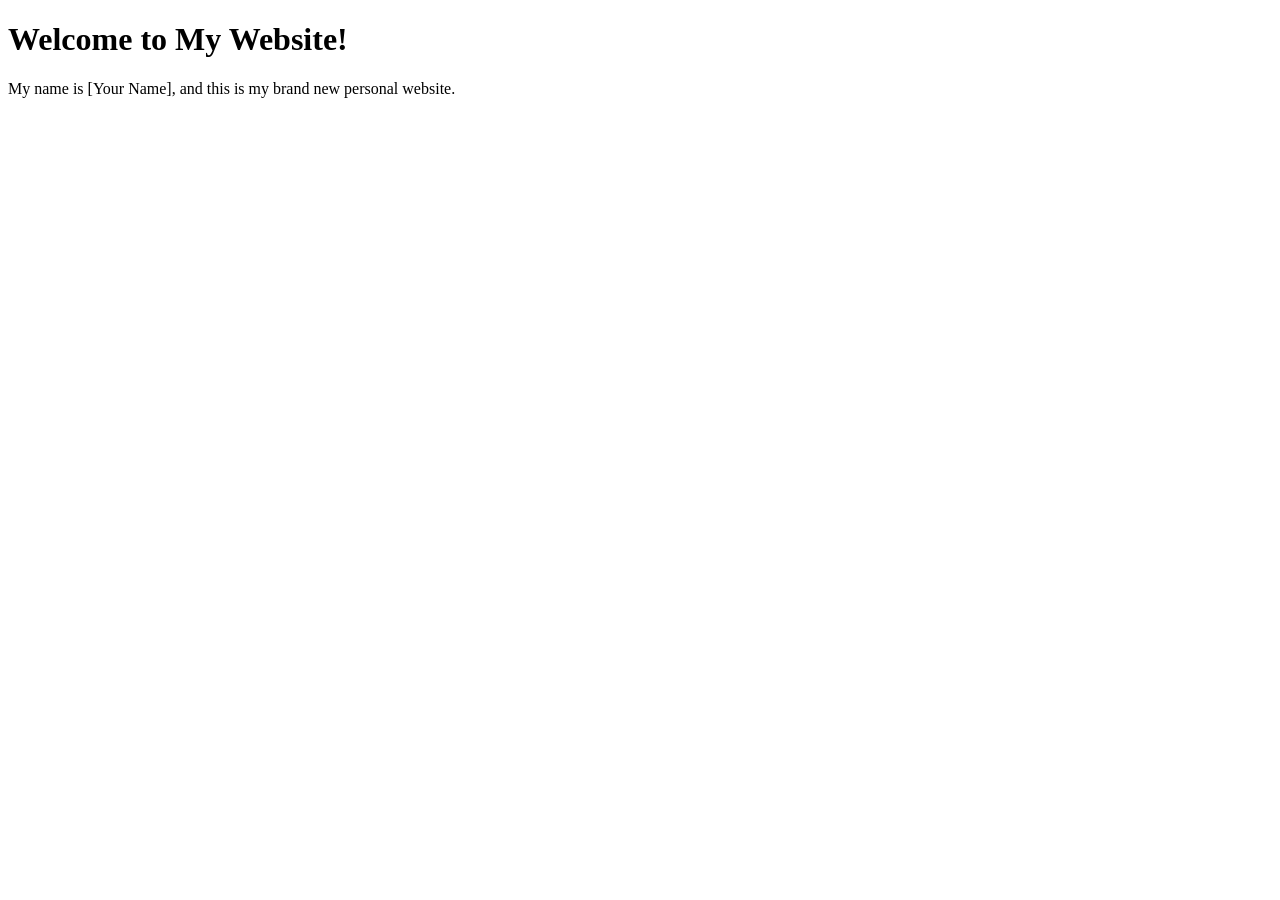
==== index.html @ a6416cb4 "Create index.html" ====
<!DOCTYPE html>
<html>
<head>
    <title>My Personal Website</title>
</head>
<body>
    <h1>Welcome to My Website!</h1>
    <p>My name is [Your Name], and this is my brand new personal website.</p>
</body>
</html>
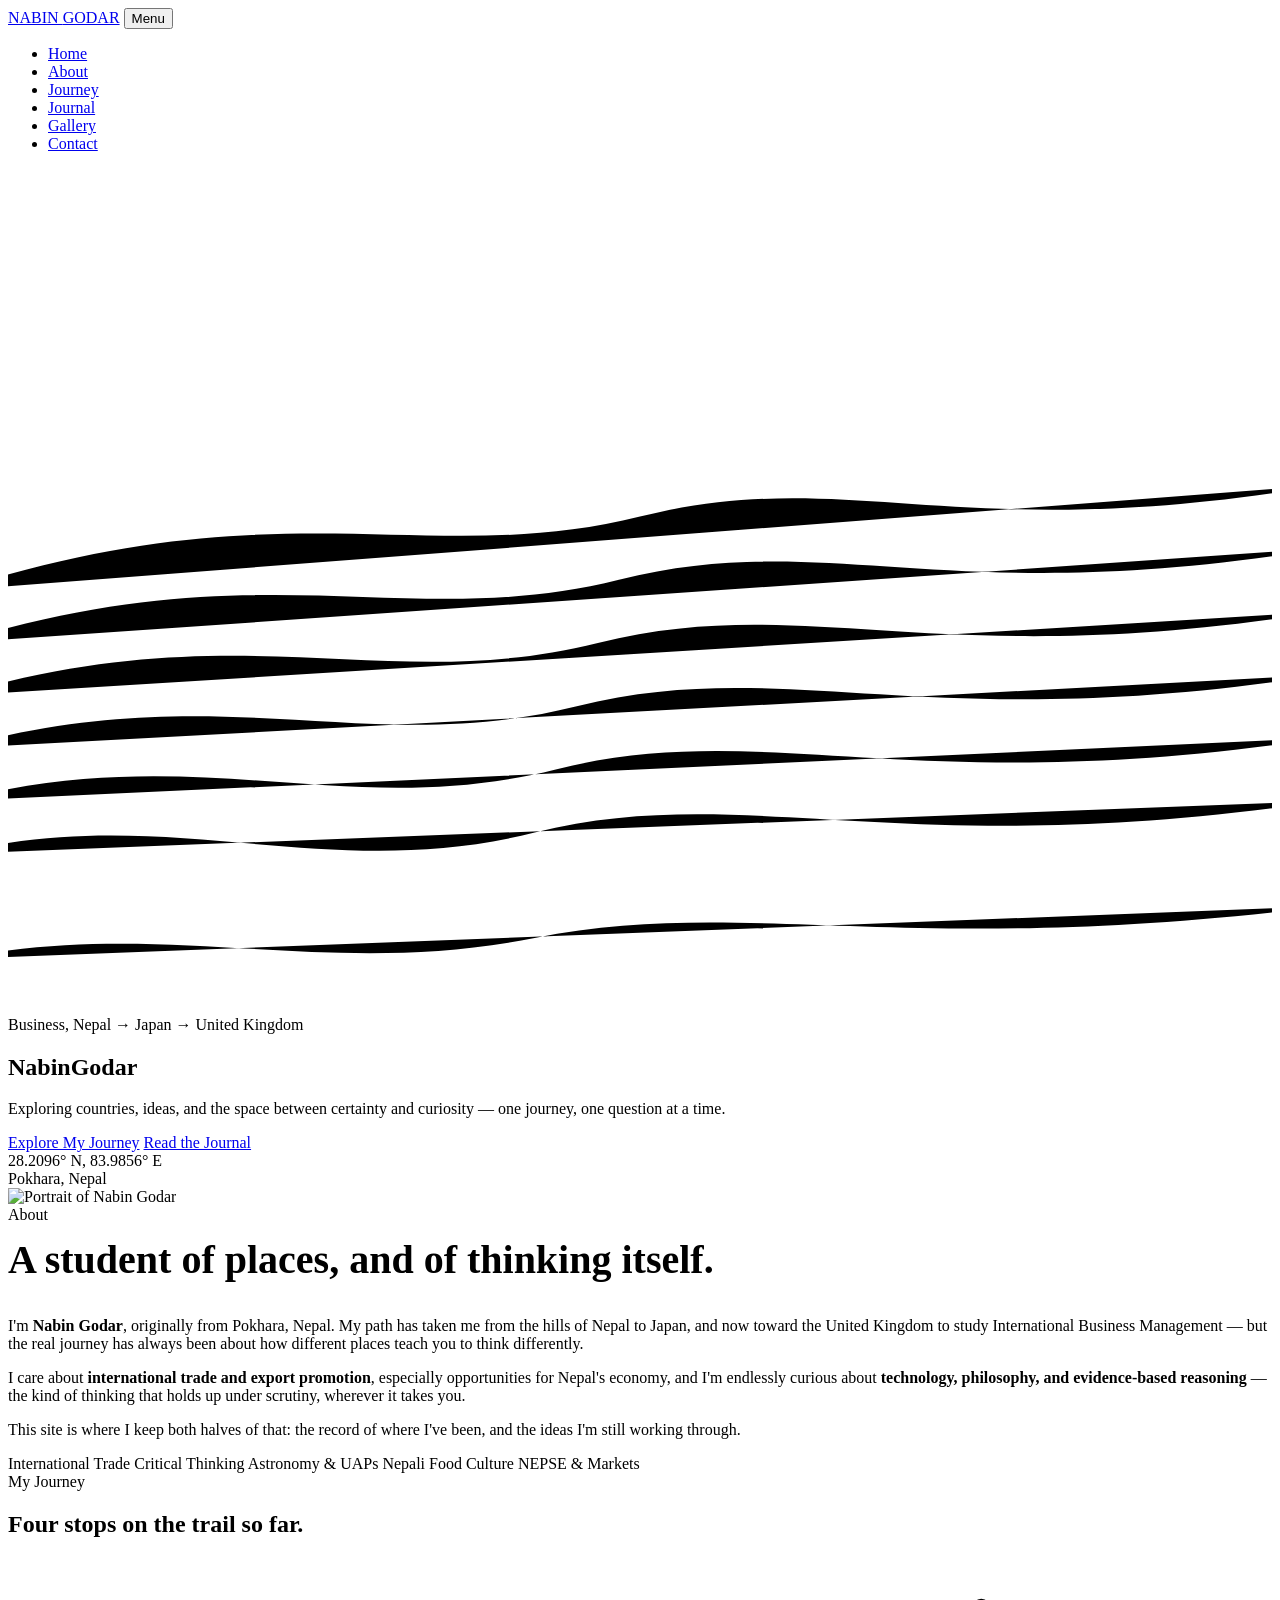
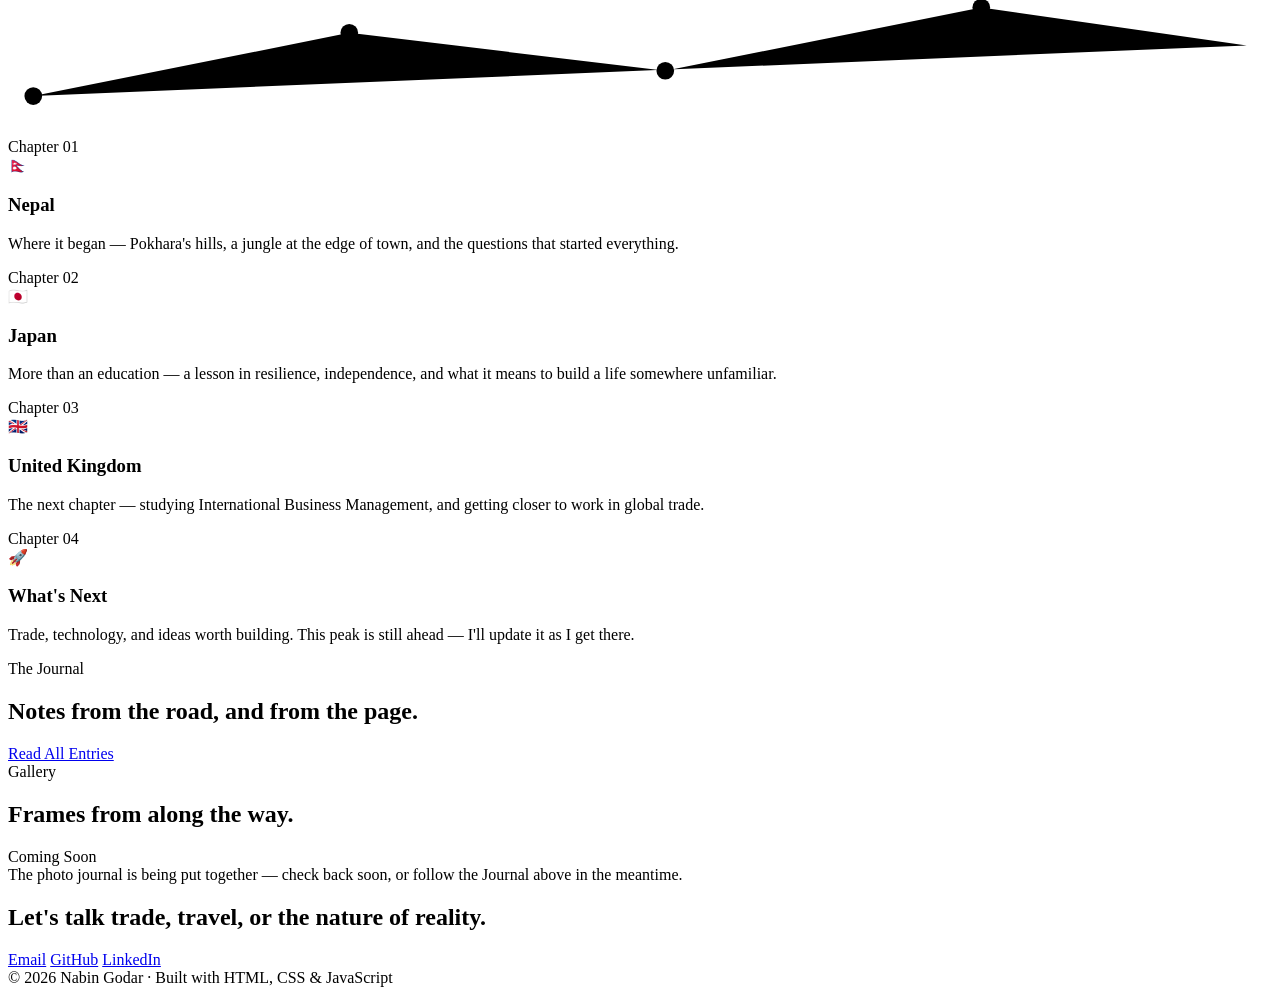
==== commit 7170ee0a: "Add files via upload Add redesigned site files" ====
--- a/index.html
+++ b/index.html
@@ -1,10 +1,174 @@
 <!DOCTYPE html>
-<html>
+<html lang="en">
 <head>
-    <title>My Personal Website</title>
+<meta charset="UTF-8" />
+<meta name="viewport" content="width=device-width, initial-scale=1.0" />
+<title>Nabin Godar — Journeys, Ideas &amp; Perspective</title>
+<meta name="description" content="Personal site of Nabin Godar — travel journal, ideas on business, technology and critical thinking, from Nepal to Japan to the UK." />
+<meta name="theme-color" content="#0e1220" />
+<link rel="preload" as="image" href="images/nabin.jpg" />
+<link rel="stylesheet" href="css/style.css" />
 </head>
 <body>
-    <h1>Welcome to My Website!</h1>
-    <p>My name is [Your Name], and this is my brand new personal website.</p>
+
+<a href="#main" class="visually-hidden-focusable back-link" style="position:absolute;left:-999px;top:0;">Skip to content</a>
+
+<header class="site-header">
+  <a href="#home" class="logo">NABIN <span>GODAR</span></a>
+  <button class="nav-toggle" aria-expanded="false" aria-controls="nav-links" id="navToggle">Menu</button>
+  <ul class="nav-links" id="navLinks">
+    <li><a href="#home">Home</a></li>
+    <li><a href="#about">About</a></li>
+    <li><a href="#journey">Journey</a></li>
+    <li><a href="#journal">Journal</a></li>
+    <li><a href="#gallery">Gallery</a></li>
+    <li><a href="#contact">Contact</a></li>
+  </ul>
+</header>
+
+<main id="main">
+
+  <!-- HERO -->
+  <section class="hero" id="home">
+    <svg class="hero-contours" viewBox="0 0 1200 800" preserveAspectRatio="none" aria-hidden="true">
+      <path d="M-50,650 C150,600 300,680 500,630 C700,580 850,660 1250,600" />
+      <path d="M-50,600 C180,540 320,620 520,570 C720,520 860,600 1250,540" />
+      <path d="M-50,550 C200,480 340,560 540,510 C740,460 870,540 1250,480" />
+      <path d="M-50,500 C220,420 360,500 560,450 C760,400 880,480 1250,420" />
+      <path d="M-50,450 C240,360 380,440 580,390 C780,340 890,420 1250,360" />
+      <path d="M-50,400 C260,300 400,380 600,330 C800,280 900,360 1250,300" />
+      <path d="M-50,750 C150,710 300,770 500,730 C700,690 850,750 1250,700" />
+    </svg>
+    <div class="container hero-inner">
+      <span class="eyebrow">Business, Nepal → Japan → United Kingdom</span>
+      <h1>Nabin<span class="last">Godar</span></h1>
+      <p class="hero-tagline">Exploring countries, ideas, and the space between&nbsp;certainty and&nbsp;curiosity — one journey, one question at a time.</p>
+      <div class="hero-actions">
+        <a href="#journey" class="btn btn-primary">Explore My Journey</a>
+        <a href="#journal" class="btn btn-ghost">Read the Journal</a>
+      </div>
+    </div>
+    <div class="hero-coords">28.2096° N, 83.9856° E<br>Pokhara, Nepal</div>
+  </section>
+
+  <!-- ABOUT -->
+  <section id="about">
+    <div class="container about-grid">
+      <div class="about-portrait reveal">
+        <img src="images/nabin.jpg" alt="Portrait of Nabin Godar" width="600" height="750" />
+      </div>
+      <div class="about-body reveal">
+        <span class="eyebrow">About</span>
+        <h2 style="margin-top:0.75rem; font-size:clamp(1.8rem,4vw,2.5rem);">A student of places, and of thinking itself.</h2>
+        <p>I'm <strong>Nabin Godar</strong>, originally from Pokhara, Nepal. My path has taken me from the hills of Nepal to Japan, and now toward the United Kingdom to study International Business Management — but the real journey has always been about how different places teach you to think differently.</p>
+        <p>I care about <strong>international trade and export promotion</strong>, especially opportunities for Nepal's economy, and I'm endlessly curious about <strong>technology, philosophy, and evidence-based reasoning</strong> — the kind of thinking that holds up under scrutiny, wherever it takes you.</p>
+        <p>This site is where I keep both halves of that: the record of where I've been, and the ideas I'm still working through.</p>
+        <div class="interest-tags">
+          <span>International Trade</span>
+          <span>Critical Thinking</span>
+          <span>Astronomy &amp; UAPs</span>
+          <span>Nepali Food Culture</span>
+          <span>NEPSE &amp; Markets</span>
+        </div>
+      </div>
+    </div>
+  </section>
+
+  <!-- JOURNEY — trek elevation profile -->
+  <section id="journey">
+    <div class="container">
+      <div class="section-head reveal">
+        <span class="eyebrow">My Journey</span>
+        <h2>Four stops on the trail so far.</h2>
+      </div>
+
+      <div class="trek reveal">
+        <svg class="trek-line" viewBox="0 0 1000 140" preserveAspectRatio="none" aria-hidden="true">
+          <path d="M20,110 L270,60 L520,90 L770,40 L980,70" />
+          <circle class="peak-dot" cx="20" cy="110" r="7" />
+          <circle class="peak-dot" cx="270" cy="60" r="7" />
+          <circle class="peak-dot" cx="520" cy="90" r="7" />
+          <circle class="peak-dot future" cx="770" cy="40" r="7" />
+        </svg>
+
+        <div class="trek-stops">
+          <div class="trek-stop">
+            <span class="stop-label">Chapter 01</span>
+            <div class="flag">🇳🇵</div>
+            <h3>Nepal</h3>
+            <p>Where it began — Pokhara's hills, a jungle at the edge of town, and the questions that started everything.</p>
+          </div>
+          <div class="trek-stop">
+            <span class="stop-label">Chapter 02</span>
+            <div class="flag">🇯🇵</div>
+            <h3>Japan</h3>
+            <p>More than an education — a lesson in resilience, independence, and what it means to build a life somewhere unfamiliar.</p>
+          </div>
+          <div class="trek-stop">
+            <span class="stop-label">Chapter 03</span>
+            <div class="flag">🇬🇧</div>
+            <h3>United Kingdom</h3>
+            <p>The next chapter — studying International Business Management, and getting closer to work in global trade.</p>
+          </div>
+          <div class="trek-stop">
+            <span class="stop-label">Chapter 04</span>
+            <div class="flag">🚀</div>
+            <h3>What's Next</h3>
+            <p>Trade, technology, and ideas worth building. This peak is still ahead — I'll update it as I get there.</p>
+          </div>
+        </div>
+      </div>
+    </div>
+  </section>
+
+  <!-- JOURNAL / BLOG preview -->
+  <section id="journal">
+    <div class="container">
+      <div class="section-head reveal">
+        <span class="eyebrow">The Journal</span>
+        <h2>Notes from the road, and from the page.</h2>
+      </div>
+      <div class="blog-grid" id="blogPreview">
+        <!-- populated by script.js from posts.json, falls back to static cards below -->
+      </div>
+      <div class="blog-more reveal">
+        <a href="blog/index.html" class="btn btn-ghost">Read All Entries</a>
+      </div>
+    </div>
+  </section>
+
+  <!-- GALLERY -->
+  <section id="gallery">
+    <div class="container">
+      <div class="section-head reveal">
+        <span class="eyebrow">Gallery</span>
+        <h2>Frames from along the way.</h2>
+      </div>
+      <div class="gallery-placeholder reveal">
+        <span class="eyebrow">Coming Soon</span>
+        <p style="margin:0;">The photo journal is being put together — check back soon, or follow the Journal above in the meantime.</p>
+      </div>
+    </div>
+  </section>
+
+  <!-- CONTACT -->
+  <section id="contact">
+    <div class="container contact-inner reveal">
+      <h2>Let's talk trade, travel, or the nature of&nbsp;reality.</h2>
+      <div class="social-links">
+        <a href="mailto:swatantra.core@gmail.com">Email</a>
+        <a href="https://github.com/nabingodar" target="_blank" rel="noopener">GitHub</a>
+        <a href="#" target="_blank" rel="noopener">LinkedIn</a>
+      </div>
+    </div>
+  </section>
+
+</main>
+
+<footer class="site-footer">
+  © 2026 Nabin Godar · Built with HTML, CSS &amp; JavaScript
+</footer>
+
+<script src="js/script.js"></script>
 </body>
 </html>
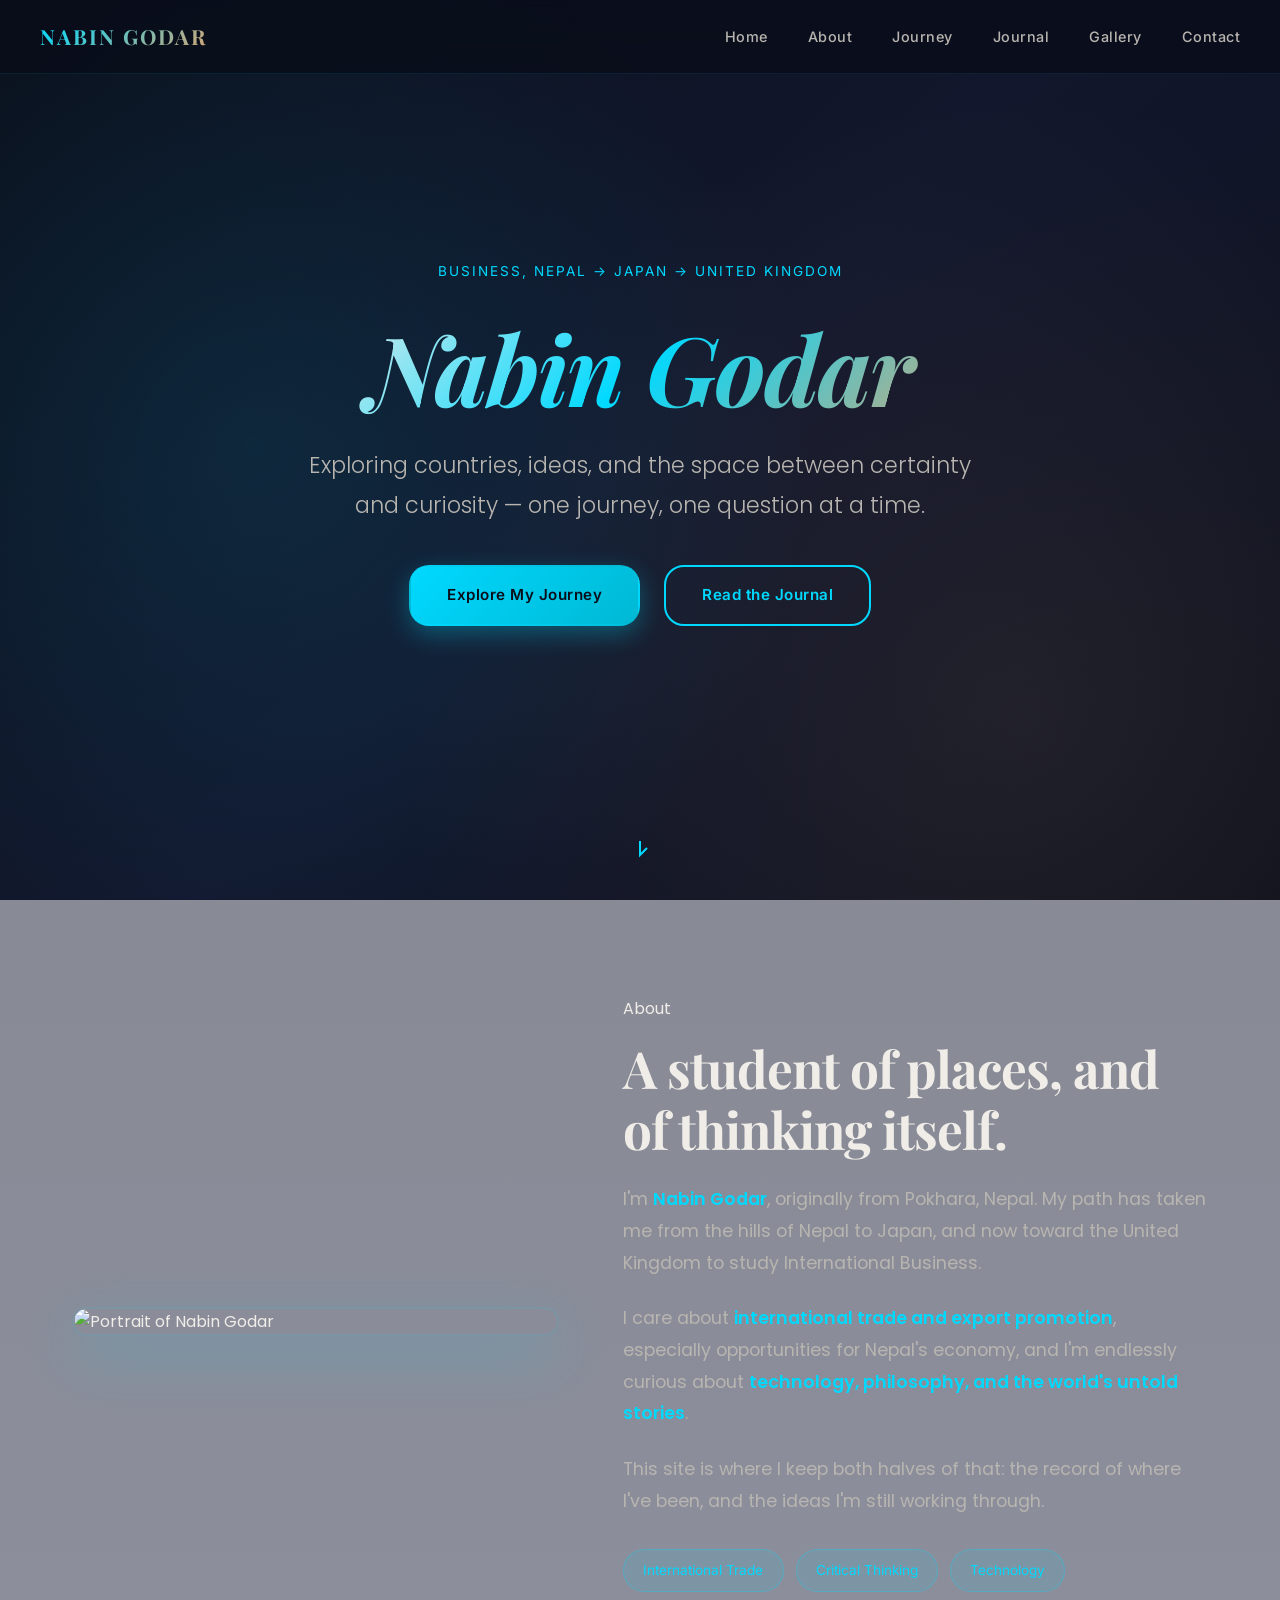
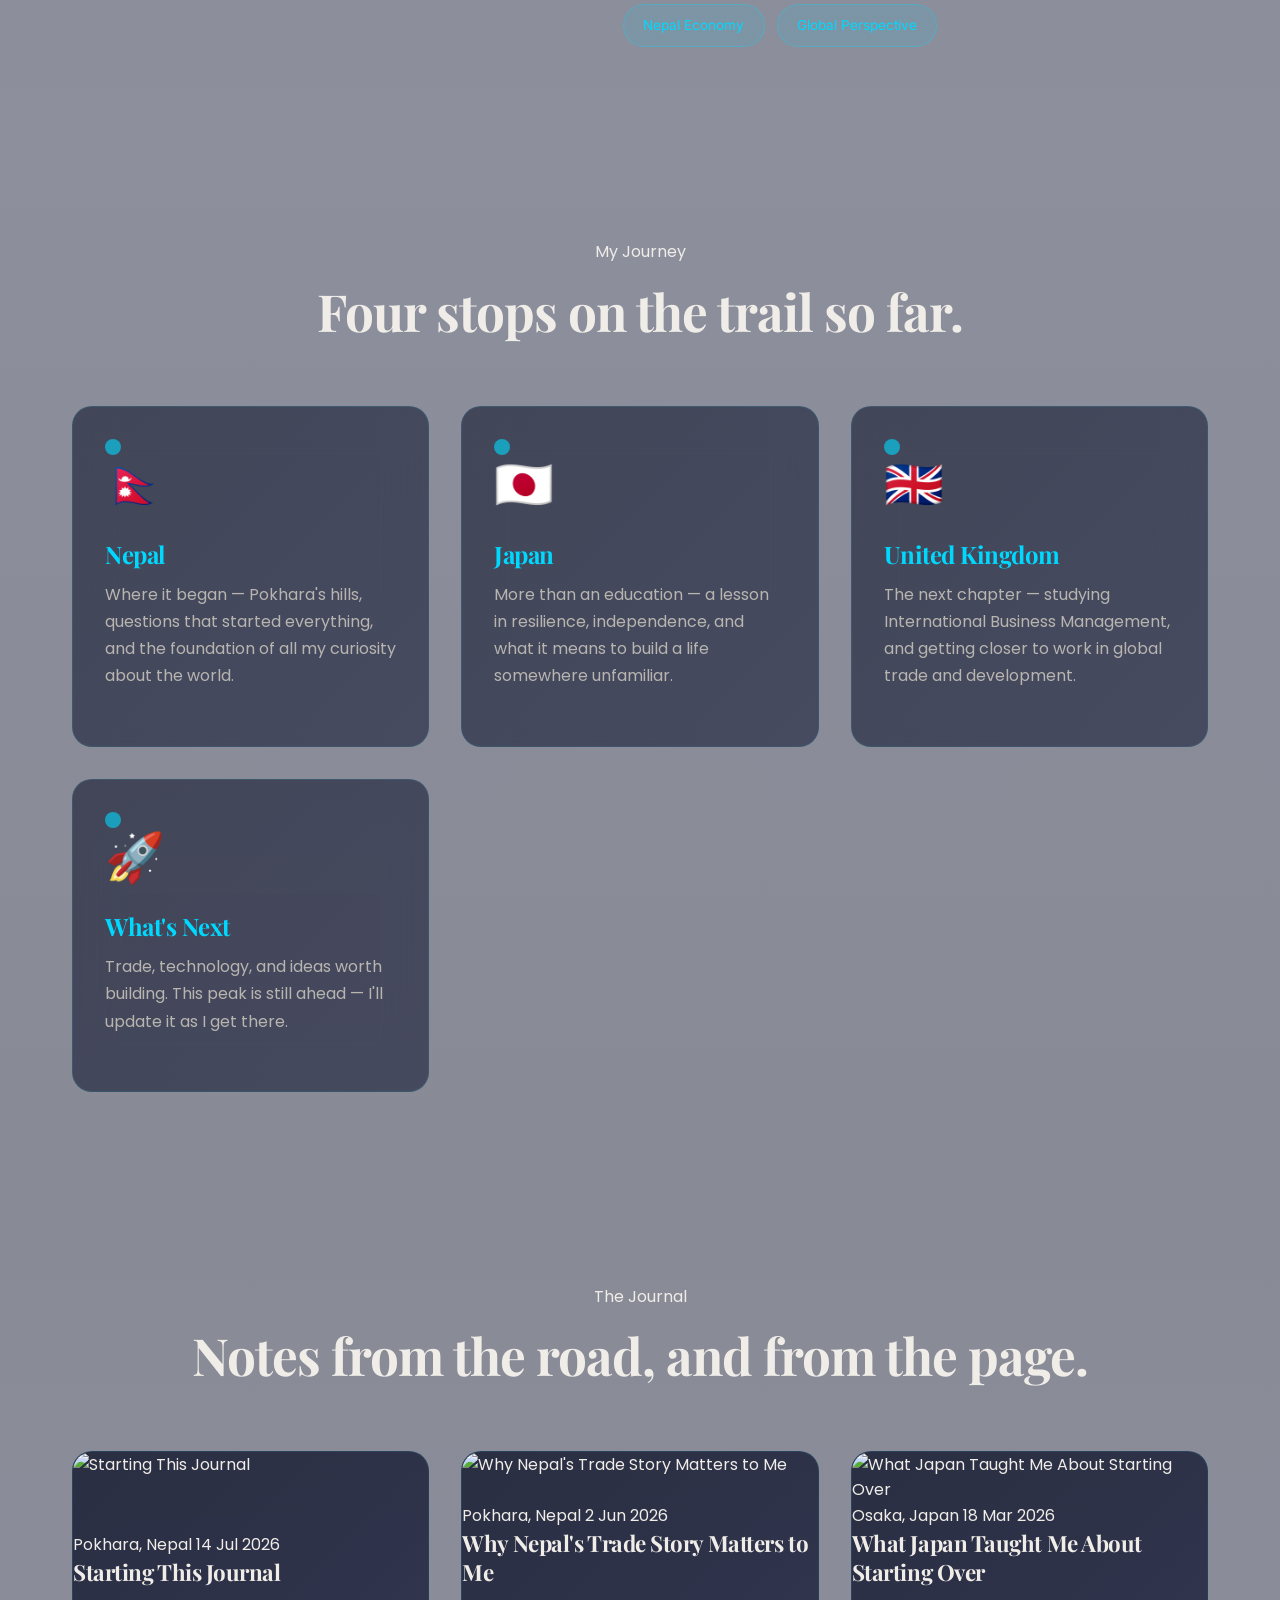
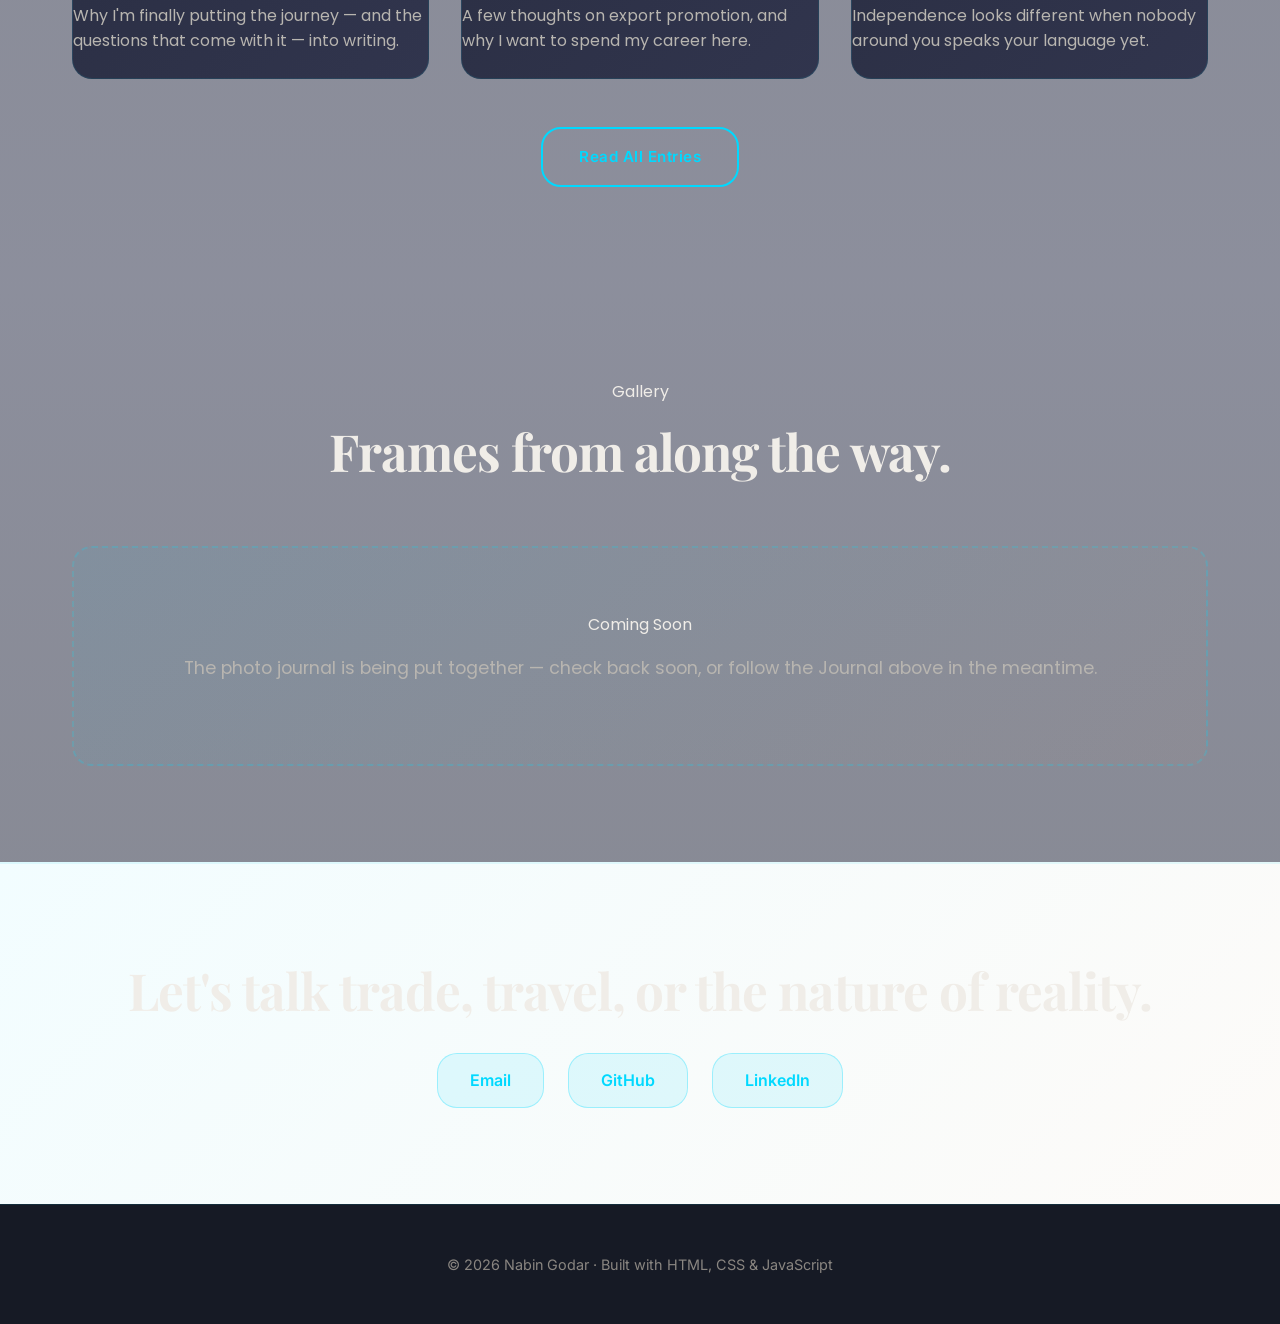
==== commit 93092510: "Update HTML structure to match new redesigned CSS with fixed paths and enhanced markup" ====
--- a/index.html
+++ b/index.html
@@ -5,117 +5,109 @@
 <meta name="viewport" content="width=device-width, initial-scale=1.0" />
 <title>Nabin Godar — Journeys, Ideas &amp; Perspective</title>
 <meta name="description" content="Personal site of Nabin Godar — travel journal, ideas on business, technology and critical thinking, from Nepal to Japan to the UK." />
-<meta name="theme-color" content="#0e1220" />
+<meta name="theme-color" content="#0a0e1a" />
 <link rel="preload" as="image" href="images/nabin.jpg" />
-<link rel="stylesheet" href="css/style.css" />
+<link rel="stylesheet" href="style.css" />
 </head>
 <body>
 
 <a href="#main" class="visually-hidden-focusable back-link" style="position:absolute;left:-999px;top:0;">Skip to content</a>
 
 <header class="site-header">
-  <a href="#home" class="logo">NABIN <span>GODAR</span></a>
-  <button class="nav-toggle" aria-expanded="false" aria-controls="nav-links" id="navToggle">Menu</button>
-  <ul class="nav-links" id="navLinks">
-    <li><a href="#home">Home</a></li>
-    <li><a href="#about">About</a></li>
-    <li><a href="#journey">Journey</a></li>
-    <li><a href="#journal">Journal</a></li>
-    <li><a href="#gallery">Gallery</a></li>
-    <li><a href="#contact">Contact</a></li>
-  </ul>
+  <div class="header-content">
+    <a href="#home" class="logo">NABIN GODAR</a>
+    <button class="nav-toggle" aria-expanded="false" aria-controls="nav-links" id="navToggle">Menu</button>
+    <ul class="nav-links" id="navLinks">
+      <li><a href="#home">Home</a></li>
+      <li><a href="#about">About</a></li>
+      <li><a href="#journey">Journey</a></li>
+      <li><a href="#journal">Journal</a></li>
+      <li><a href="#gallery">Gallery</a></li>
+      <li><a href="#contact">Contact</a></li>
+    </ul>
+  </div>
 </header>
 
 <main id="main">
 
   <!-- HERO -->
   <section class="hero" id="home">
-    <svg class="hero-contours" viewBox="0 0 1200 800" preserveAspectRatio="none" aria-hidden="true">
-      <path d="M-50,650 C150,600 300,680 500,630 C700,580 850,660 1250,600" />
-      <path d="M-50,600 C180,540 320,620 520,570 C720,520 860,600 1250,540" />
-      <path d="M-50,550 C200,480 340,560 540,510 C740,460 870,540 1250,480" />
-      <path d="M-50,500 C220,420 360,500 560,450 C760,400 880,480 1250,420" />
-      <path d="M-50,450 C240,360 380,440 580,390 C780,340 890,420 1250,360" />
-      <path d="M-50,400 C260,300 400,380 600,330 C800,280 900,360 1250,300" />
-      <path d="M-50,750 C150,710 300,770 500,730 C700,690 850,750 1250,700" />
-    </svg>
-    <div class="container hero-inner">
+    <div class="hero-inner">
       <span class="eyebrow">Business, Nepal → Japan → United Kingdom</span>
-      <h1>Nabin<span class="last">Godar</span></h1>
-      <p class="hero-tagline">Exploring countries, ideas, and the space between&nbsp;certainty and&nbsp;curiosity — one journey, one question at a time.</p>
+      <h1>Nabin Godar</h1>
+      <p class="hero-tagline">Exploring countries, ideas, and the space between certainty and curiosity — one journey, one question at a time.</p>
       <div class="hero-actions">
         <a href="#journey" class="btn btn-primary">Explore My Journey</a>
-        <a href="#journal" class="btn btn-ghost">Read the Journal</a>
+        <a href="#journal" class="btn btn-secondary">Read the Journal</a>
       </div>
     </div>
-    <div class="hero-coords">28.2096° N, 83.9856° E<br>Pokhara, Nepal</div>
+    <div class="scroll-indicator">
+      <svg viewBox="0 0 24 24" xmlns="http://www.w3.org/2000/svg">
+        <polyline points="12 5 12 19 19 12"></polyline>
+      </svg>
+    </div>
   </section>
 
   <!-- ABOUT -->
   <section id="about">
-    <div class="container about-grid">
-      <div class="about-portrait reveal">
-        <img src="images/nabin.jpg" alt="Portrait of Nabin Godar" width="600" height="750" />
-      </div>
-      <div class="about-body reveal">
-        <span class="eyebrow">About</span>
-        <h2 style="margin-top:0.75rem; font-size:clamp(1.8rem,4vw,2.5rem);">A student of places, and of thinking itself.</h2>
-        <p>I'm <strong>Nabin Godar</strong>, originally from Pokhara, Nepal. My path has taken me from the hills of Nepal to Japan, and now toward the United Kingdom to study International Business Management — but the real journey has always been about how different places teach you to think differently.</p>
-        <p>I care about <strong>international trade and export promotion</strong>, especially opportunities for Nepal's economy, and I'm endlessly curious about <strong>technology, philosophy, and evidence-based reasoning</strong> — the kind of thinking that holds up under scrutiny, wherever it takes you.</p>
-        <p>This site is where I keep both halves of that: the record of where I've been, and the ideas I'm still working through.</p>
-        <div class="interest-tags">
-          <span>International Trade</span>
-          <span>Critical Thinking</span>
-          <span>Astronomy &amp; UAPs</span>
-          <span>Nepali Food Culture</span>
-          <span>NEPSE &amp; Markets</span>
+    <div class="container">
+      <div class="about-grid">
+        <div class="about-image">
+          <img src="images/nabin.jpg" alt="Portrait of Nabin Godar" />
+        </div>
+        <div class="about-content">
+          <span class="eyebrow">About</span>
+          <h2>A student of places, and of thinking itself.</h2>
+          <p>I'm <strong>Nabin Godar</strong>, originally from Pokhara, Nepal. My path has taken me from the hills of Nepal to Japan, and now toward the United Kingdom to study International Business.</p>
+          <p>I care about <strong>international trade and export promotion</strong>, especially opportunities for Nepal's economy, and I'm endlessly curious about <strong>technology, philosophy, and the world's untold stories</strong>.</p>
+          <p>This site is where I keep both halves of that: the record of where I've been, and the ideas I'm still working through.</p>
+          <div class="tags">
+            <span class="tag">International Trade</span>
+            <span class="tag">Critical Thinking</span>
+            <span class="tag">Technology</span>
+            <span class="tag">Nepal Economy</span>
+            <span class="tag">Global Perspective</span>
+          </div>
         </div>
       </div>
     </div>
   </section>
 
-  <!-- JOURNEY — trek elevation profile -->
+  <!-- JOURNEY -->
   <section id="journey">
     <div class="container">
-      <div class="section-head reveal">
+      <div class="section-header">
         <span class="eyebrow">My Journey</span>
         <h2>Four stops on the trail so far.</h2>
       </div>
 
-      <div class="trek reveal">
-        <svg class="trek-line" viewBox="0 0 1000 140" preserveAspectRatio="none" aria-hidden="true">
-          <path d="M20,110 L270,60 L520,90 L770,40 L980,70" />
-          <circle class="peak-dot" cx="20" cy="110" r="7" />
-          <circle class="peak-dot" cx="270" cy="60" r="7" />
-          <circle class="peak-dot" cx="520" cy="90" r="7" />
-          <circle class="peak-dot future" cx="770" cy="40" r="7" />
-        </svg>
+      <div class="timeline">
+        <div class="timeline-card">
+          <div class="timeline-dot"></div>
+          <div class="timeline-flag">🇳🇵</div>
+          <h3>Nepal</h3>
+          <p>Where it began — Pokhara's hills, questions that started everything, and the foundation of all my curiosity about the world.</p>
+        </div>
 
-        <div class="trek-stops">
-          <div class="trek-stop">
-            <span class="stop-label">Chapter 01</span>
-            <div class="flag">🇳🇵</div>
-            <h3>Nepal</h3>
-            <p>Where it began — Pokhara's hills, a jungle at the edge of town, and the questions that started everything.</p>
-          </div>
-          <div class="trek-stop">
-            <span class="stop-label">Chapter 02</span>
-            <div class="flag">🇯🇵</div>
-            <h3>Japan</h3>
-            <p>More than an education — a lesson in resilience, independence, and what it means to build a life somewhere unfamiliar.</p>
-          </div>
-          <div class="trek-stop">
-            <span class="stop-label">Chapter 03</span>
-            <div class="flag">🇬🇧</div>
-            <h3>United Kingdom</h3>
-            <p>The next chapter — studying International Business Management, and getting closer to work in global trade.</p>
-          </div>
-          <div class="trek-stop">
-            <span class="stop-label">Chapter 04</span>
-            <div class="flag">🚀</div>
-            <h3>What's Next</h3>
-            <p>Trade, technology, and ideas worth building. This peak is still ahead — I'll update it as I get there.</p>
-          </div>
+        <div class="timeline-card">
+          <div class="timeline-dot"></div>
+          <div class="timeline-flag">🇯🇵</div>
+          <h3>Japan</h3>
+          <p>More than an education — a lesson in resilience, independence, and what it means to build a life somewhere unfamiliar.</p>
+        </div>
+
+        <div class="timeline-card">
+          <div class="timeline-dot"></div>
+          <div class="timeline-flag">🇬🇧</div>
+          <h3>United Kingdom</h3>
+          <p>The next chapter — studying International Business Management, and getting closer to work in global trade and development.</p>
+        </div>
+
+        <div class="timeline-card">
+          <div class="timeline-dot"></div>
+          <div class="timeline-flag">🚀</div>
+          <h3>What's Next</h3>
+          <p>Trade, technology, and ideas worth building. This peak is still ahead — I'll update it as I get there.</p>
         </div>
       </div>
     </div>
@@ -124,15 +116,15 @@
   <!-- JOURNAL / BLOG preview -->
   <section id="journal">
     <div class="container">
-      <div class="section-head reveal">
+      <div class="section-header">
         <span class="eyebrow">The Journal</span>
         <h2>Notes from the road, and from the page.</h2>
       </div>
       <div class="blog-grid" id="blogPreview">
-        <!-- populated by script.js from posts.json, falls back to static cards below -->
+        <!-- populated by script.js from posts.json -->
       </div>
-      <div class="blog-more reveal">
-        <a href="blog/index.html" class="btn btn-ghost">Read All Entries</a>
+      <div style="text-align: center; margin-top: 3rem;">
+        <a href="blog/index.html" class="btn btn-secondary">Read All Entries</a>
       </div>
     </div>
   </section>
@@ -140,25 +132,27 @@
   <!-- GALLERY -->
   <section id="gallery">
     <div class="container">
-      <div class="section-head reveal">
+      <div class="section-header">
         <span class="eyebrow">Gallery</span>
         <h2>Frames from along the way.</h2>
       </div>
-      <div class="gallery-placeholder reveal">
+      <div class="gallery-placeholder">
         <span class="eyebrow">Coming Soon</span>
-        <p style="margin:0;">The photo journal is being put together — check back soon, or follow the Journal above in the meantime.</p>
+        <p>The photo journal is being put together — check back soon, or follow the Journal above in the meantime.</p>
       </div>
     </div>
   </section>
 
   <!-- CONTACT -->
   <section id="contact">
-    <div class="container contact-inner reveal">
-      <h2>Let's talk trade, travel, or the nature of&nbsp;reality.</h2>
-      <div class="social-links">
-        <a href="mailto:swatantra.core@gmail.com">Email</a>
-        <a href="https://github.com/nabingodar" target="_blank" rel="noopener">GitHub</a>
-        <a href="#" target="_blank" rel="noopener">LinkedIn</a>
+    <div class="container">
+      <div class="contact-content">
+        <h2>Let's talk trade, travel, or the nature of reality.</h2>
+        <div class="social-links">
+          <a href="mailto:swatantra.core@gmail.com">Email</a>
+          <a href="https://github.com/nabingodar" target="_blank" rel="noopener">GitHub</a>
+          <a href="#" target="_blank" rel="noopener">LinkedIn</a>
+        </div>
       </div>
     </div>
   </section>
@@ -169,6 +163,6 @@
   © 2026 Nabin Godar · Built with HTML, CSS &amp; JavaScript
 </footer>
 
-<script src="js/script.js"></script>
+<script src="script.js"></script>
 </body>
 </html>
--- a/style.css
+++ b/style.css
@@ -0,0 +1,938 @@
+/* ==========================================================================
+   NABIN GODAR — Redesigned Personal Website
+   Enhanced artistic, smooth, and unique design for web & mobile
+   ========================================================================== */
+
+@import url('https://fonts.googleapis.com/css2?family=Poppins:wght@300;400;500;600;700;800&family=Playfair+Display:ital,wght@0,400;0,500;0,700;1,400;1,700&family=Inter:wght@300;400;500;600;700&display=swap');
+
+:root {
+  /* Premium color palette */
+  --bg-primary: #0a0e1a;
+  --bg-secondary: #12172d;
+  --bg-tertiary: #1a1f3a;
+  --bg-light: #f5f3f0;
+  
+  --accent-primary: #00d9ff;
+  --accent-secondary: #00b8d4;
+  --accent-gold: #d4a574;
+  --accent-crimson: #ff6b6b;
+  
+  --text-primary: #f0ede8;
+  --text-secondary: #b8b5b0;
+  --text-muted: #8a8681;
+  
+  /* Typography */
+  --font-display: 'Playfair Display', serif;
+  --font-body: 'Poppins', sans-serif;
+  --font-accent: 'Inter', sans-serif;
+  
+  /* Spacing & sizing */
+  --spacing-unit: 1rem;
+  --radius-sm: 6px;
+  --radius-md: 12px;
+  --radius-lg: 20px;
+  --radius-xl: 30px;
+  
+  /* Transitions */
+  --transition-fast: 250ms cubic-bezier(0.4, 0, 0.2, 1);
+  --transition-smooth: 400ms cubic-bezier(0.4, 0, 0.2, 1);
+  --transition-slow: 600ms cubic-bezier(0.4, 0, 0.2, 1);
+  
+  /* Shadows */
+  --shadow-sm: 0 2px 8px rgba(0, 0, 0, 0.1);
+  --shadow-md: 0 8px 24px rgba(0, 0, 0, 0.2);
+  --shadow-lg: 0 20px 48px rgba(0, 0, 0, 0.3);
+  --shadow-glow: 0 0 30px rgba(0, 217, 255, 0.2);
+}
+
+/* =========================================================================
+   RESET & BASE
+   ========================================================================= */
+
+* { box-sizing: border-box; }
+
+html {
+  scroll-behavior: smooth;
+}
+
+body {
+  margin: 0;
+  padding: 0;
+  background: linear-gradient(135deg, var(--bg-primary) 0%, var(--bg-secondary) 50%, var(--bg-primary) 100%);
+  background-attachment: fixed;
+  color: var(--text-primary);
+  font-family: var(--font-body);
+  font-size: 16px;
+  line-height: 1.6;
+  -webkit-font-smoothing: antialiased;
+  -moz-osx-font-smoothing: grayscale;
+  overflow-x: hidden;
+}
+
+img {
+  max-width: 100%;
+  display: block;
+  height: auto;
+}
+
+a {
+  color: inherit;
+  text-decoration: none;
+  transition: color var(--transition-fast);
+}
+
+h1, h2, h3, h4, h5, h6 {
+  font-family: var(--font-display);
+  font-weight: 700;
+  line-height: 1.2;
+  margin: 0;
+  letter-spacing: -0.02em;
+}
+
+p {
+  margin: 0 0 1em 0;
+  color: var(--text-secondary);
+}
+
+.container {
+  max-width: 1200px;
+  margin: 0 auto;
+  padding: 0 2rem;
+}
+
+section {
+  padding: 6rem 0;
+  position: relative;
+}
+
+@media (max-width: 768px) {
+  section { padding: 4rem 0; }
+  .container { padding: 0 1.5rem; }
+  body { font-size: 15px; }
+}
+
+/* =========================================================================
+   ANIMATIONS
+   ========================================================================= */
+
+@keyframes fadeInUp {
+  from {
+    opacity: 0;
+    transform: translateY(30px);
+  }
+  to {
+    opacity: 1;
+    transform: translateY(0);
+  }
+}
+
+@keyframes slideInLeft {
+  from {
+    opacity: 0;
+    transform: translateX(-40px);
+  }
+  to {
+    opacity: 1;
+    transform: translateX(0);
+  }
+}
+
+@keyframes slideInRight {
+  from {
+    opacity: 0;
+    transform: translateX(40px);
+  }
+  to {
+    opacity: 1;
+    transform: translateX(0);
+  }
+}
+
+@keyframes glowPulse {
+  0%, 100% {
+    box-shadow: 0 0 20px rgba(0, 217, 255, 0.3), var(--shadow-md);
+  }
+  50% {
+    box-shadow: 0 0 40px rgba(0, 217, 255, 0.5), var(--shadow-lg);
+  }
+}
+
+@keyframes float {
+  0%, 100% { transform: translateY(0px); }
+  50% { transform: translateY(-10px); }
+}
+
+@keyframes shimmer {
+  0% { background-position: -1000px 0; }
+  100% { background-position: 1000px 0; }
+}
+
+.reveal {
+  animation: fadeInUp 0.8s ease-out;
+}
+
+/* =========================================================================
+   HEADER & NAVIGATION
+   ========================================================================= */
+
+.site-header {
+  position: fixed;
+  top: 0;
+  left: 0;
+  right: 0;
+  z-index: 1000;
+  backdrop-filter: blur(20px);
+  background: rgba(10, 14, 26, 0.85);
+  border-bottom: 1px solid rgba(0, 217, 255, 0.1);
+  padding: 1.25rem 2rem;
+  transition: all var(--transition-smooth);
+}
+
+.site-header.scrolled {
+  background: rgba(10, 14, 26, 0.95);
+  box-shadow: var(--shadow-lg);
+}
+
+.header-content {
+  max-width: 1200px;
+  margin: 0 auto;
+  display: flex;
+  justify-content: space-between;
+  align-items: center;
+}
+
+.logo {
+  font-family: var(--font-display);
+  font-size: 1.3rem;
+  font-weight: 700;
+  background: linear-gradient(135deg, var(--accent-primary), var(--accent-gold));
+  -webkit-background-clip: text;
+  -webkit-text-fill-color: transparent;
+  background-clip: text;
+  letter-spacing: 2px;
+  transition: all var(--transition-fast);
+}
+
+.logo:hover {
+  transform: scale(1.05);
+}
+
+.nav-links {
+  display: flex;
+  list-style: none;
+  gap: 2.5rem;
+  margin: 0;
+  padding: 0;
+  font-family: var(--font-accent);
+  font-size: 0.9rem;
+  font-weight: 500;
+  letter-spacing: 0.5px;
+}
+
+.nav-links a {
+  color: var(--text-secondary);
+  position: relative;
+  padding: 0.5rem 0;
+}
+
+.nav-links a::after {
+  content: '';
+  position: absolute;
+  bottom: 0;
+  left: 0;
+  width: 0;
+  height: 2px;
+  background: linear-gradient(90deg, var(--accent-primary), var(--accent-gold));
+  transition: width var(--transition-fast);
+}
+
+.nav-links a:hover {
+  color: var(--accent-primary);
+}
+
+.nav-links a:hover::after {
+  width: 100%;
+}
+
+.nav-toggle {
+  display: none;
+  background: none;
+  border: 2px solid var(--accent-primary);
+  color: var(--accent-primary);
+  border-radius: var(--radius-sm);
+  padding: 0.6rem 1rem;
+  font-family: var(--font-accent);
+  cursor: pointer;
+  font-size: 0.9rem;
+  font-weight: 600;
+  transition: all var(--transition-fast);
+}
+
+.nav-toggle:hover {
+  background: var(--accent-primary);
+  color: var(--bg-primary);
+}
+
+@media (max-width: 768px) {
+  .nav-links {
+    position: fixed;
+    inset: 65px 0 0 0;
+    flex-direction: column;
+    gap: 1.5rem;
+    background: var(--bg-secondary);
+    padding: 2rem;
+    transform: translateX(-100%);
+    transition: transform var(--transition-smooth);
+    z-index: 999;
+  }
+  
+  .nav-links.open {
+    transform: translateX(0);
+  }
+  
+  .nav-toggle {
+    display: block;
+  }
+}
+
+/* =========================================================================
+   HERO SECTION
+   ========================================================================= */
+
+.hero {
+  min-height: 100vh;
+  display: flex;
+  align-items: center;
+  justify-content: center;
+  position: relative;
+  overflow: hidden;
+  padding-top: 80px;
+}
+
+.hero::before {
+  content: '';
+  position: absolute;
+  inset: 0;
+  background: 
+    radial-gradient(circle at 20% 50%, rgba(0, 217, 255, 0.1) 0%, transparent 50%),
+    radial-gradient(circle at 80% 80%, rgba(212, 165, 116, 0.1) 0%, transparent 50%);
+  pointer-events: none;
+  animation: float 8s ease-in-out infinite;
+}
+
+.hero-inner {
+  position: relative;
+  z-index: 2;
+  text-align: center;
+  max-width: 900px;
+  padding: 0 2rem;
+}
+
+.hero h1 {
+  font-size: clamp(3.5rem, 8vw, 6rem);
+  font-style: italic;
+  font-weight: 700;
+  line-height: 1.1;
+  margin-bottom: 1.5rem;
+  background: linear-gradient(135deg, var(--text-primary), var(--accent-primary), var(--accent-gold));
+  -webkit-background-clip: text;
+  -webkit-text-fill-color: transparent;
+  background-clip: text;
+  animation: slideInLeft 0.8s ease-out;
+}
+
+.hero .eyebrow {
+  display: inline-block;
+  font-family: var(--font-accent);
+  font-size: 0.85rem;
+  letter-spacing: 2px;
+  text-transform: uppercase;
+  color: var(--accent-primary);
+  margin-bottom: 2rem;
+  animation: fadeInUp 0.8s ease-out 0.2s both;
+}
+
+.hero-tagline {
+  font-size: clamp(1.1rem, 3vw, 1.4rem);
+  font-weight: 300;
+  color: var(--text-secondary);
+  max-width: 700px;
+  margin: 1.5rem auto 2.5rem;
+  line-height: 1.8;
+  animation: fadeInUp 0.8s ease-out 0.4s both;
+}
+
+.hero-actions {
+  display: flex;
+  gap: 1.5rem;
+  justify-content: center;
+  flex-wrap: wrap;
+  animation: fadeInUp 0.8s ease-out 0.6s both;
+}
+
+.btn {
+  font-family: var(--font-accent);
+  font-size: 0.95rem;
+  font-weight: 600;
+  padding: 1rem 2.25rem;
+  border-radius: var(--radius-lg);
+  border: 2px solid transparent;
+  cursor: pointer;
+  transition: all var(--transition-smooth);
+  display: inline-flex;
+  align-items: center;
+  gap: 0.5rem;
+  letter-spacing: 0.5px;
+}
+
+.btn-primary {
+  background: linear-gradient(135deg, var(--accent-primary), var(--accent-secondary));
+  color: var(--bg-primary);
+  box-shadow: 0 8px 24px rgba(0, 217, 255, 0.3);
+}
+
+.btn-primary:hover {
+  transform: translateY(-3px);
+  box-shadow: 0 12px 36px rgba(0, 217, 255, 0.4);
+}
+
+.btn-secondary {
+  background: transparent;
+  color: var(--accent-primary);
+  border-color: var(--accent-primary);
+}
+
+.btn-secondary:hover {
+  background: var(--accent-primary);
+  color: var(--bg-primary);
+  transform: translateY(-3px);
+}
+
+.scroll-indicator {
+  position: absolute;
+  bottom: 2rem;
+  left: 50%;
+  transform: translateX(-50%);
+  animation: float 3s ease-in-out infinite;
+  z-index: 2;
+}
+
+.scroll-indicator svg {
+  width: 24px;
+  height: 24px;
+  stroke: var(--accent-primary);
+  stroke-width: 2;
+  fill: none;
+}
+
+/* =========================================================================
+   ABOUT SECTION
+   ========================================================================= */
+
+#about {
+  background: linear-gradient(180deg, rgba(18, 23, 45, 0.5) 0%, rgba(26, 31, 58, 0.5) 100%);
+}
+
+.about-grid {
+  display: grid;
+  grid-template-columns: 1fr 1.2fr;
+  gap: 4rem;
+  align-items: center;
+}
+
+.about-image {
+  position: relative;
+  animation: slideInLeft 0.8s ease-out;
+}
+
+.about-image img {
+  width: 100%;
+  border-radius: var(--radius-xl);
+  box-shadow: 0 20px 60px rgba(0, 217, 255, 0.2);
+  transition: all var(--transition-smooth);
+  border: 2px solid rgba(0, 217, 255, 0.1);
+}
+
+.about-image img:hover {
+  transform: scale(1.02);
+  box-shadow: 0 30px 80px rgba(0, 217, 255, 0.4);
+}
+
+.about-image::before {
+  content: '';
+  position: absolute;
+  inset: -10px;
+  background: linear-gradient(135deg, var(--accent-primary), var(--accent-gold));
+  border-radius: var(--radius-xl);
+  opacity: 0;
+  transition: opacity var(--transition-smooth);
+  z-index: -1;
+}
+
+.about-image:hover::before {
+  opacity: 0.1;
+}
+
+.about-content {
+  animation: slideInRight 0.8s ease-out;
+}
+
+.about-content h2 {
+  font-size: clamp(2.2rem, 5vw, 3.2rem);
+  margin-bottom: 1.5rem;
+  color: var(--text-primary);
+}
+
+.about-content .eyebrow {
+  display: inline-block;
+  margin-bottom: 1rem;
+}
+
+.about-content p {
+  font-size: 1.1rem;
+  line-height: 1.8;
+  margin-bottom: 1.5rem;
+  color: var(--text-secondary);
+}
+
+.about-content strong {
+  color: var(--accent-primary);
+  font-weight: 600;
+}
+
+.tags {
+  display: flex;
+  flex-wrap: wrap;
+  gap: 0.75rem;
+  margin-top: 2rem;
+}
+
+.tag {
+  font-family: var(--font-accent);
+  font-size: 0.85rem;
+  padding: 0.6rem 1.2rem;
+  background: rgba(0, 217, 255, 0.1);
+  color: var(--accent-primary);
+  border-radius: 50px;
+  border: 1px solid rgba(0, 217, 255, 0.3);
+  transition: all var(--transition-fast);
+}
+
+.tag:hover {
+  background: rgba(0, 217, 255, 0.2);
+  border-color: var(--accent-primary);
+  transform: translateY(-2px);
+}
+
+@media (max-width: 968px) {
+  .about-grid {
+    grid-template-columns: 1fr;
+    gap: 2.5rem;
+  }
+}
+
+/* =========================================================================
+   JOURNEY SECTION
+   ========================================================================= */
+
+#journey {
+  background: linear-gradient(180deg, rgba(26, 31, 58, 0.5) 0%, rgba(18, 23, 45, 0.5) 100%);
+}
+
+.section-header {
+  text-align: center;
+  margin-bottom: 4rem;
+  animation: fadeInUp 0.8s ease-out;
+}
+
+.section-header .eyebrow {
+  display: inline-block;
+  margin-bottom: 1rem;
+}
+
+.section-header h2 {
+  font-size: clamp(2.2rem, 5vw, 3.2rem);
+  margin-bottom: 1rem;
+  color: var(--text-primary);
+}
+
+.timeline {
+  display: grid;
+  grid-template-columns: repeat(auto-fit, minmax(280px, 1fr));
+  gap: 2rem;
+}
+
+.timeline-card {
+  background: linear-gradient(135deg, rgba(18, 23, 45, 0.6), rgba(26, 31, 58, 0.6));
+  backdrop-filter: blur(20px);
+  border: 1px solid rgba(0, 217, 255, 0.1);
+  border-radius: var(--radius-lg);
+  padding: 2.5rem 2rem;
+  position: relative;
+  overflow: hidden;
+  transition: all var(--transition-smooth);
+  animation: fadeInUp 0.8s ease-out;
+}
+
+.timeline-card::before {
+  content: '';
+  position: absolute;
+  inset: 0;
+  background: linear-gradient(135deg, transparent, rgba(0, 217, 255, 0.1));
+  opacity: 0;
+  transition: opacity var(--transition-smooth);
+}
+
+.timeline-card:hover {
+  transform: translateY(-8px);
+  border-color: rgba(0, 217, 255, 0.3);
+  box-shadow: 0 20px 60px rgba(0, 217, 255, 0.2);
+}
+
+.timeline-card:hover::before {
+  opacity: 1;
+}
+
+.timeline-flag {
+  font-size: 3rem;
+  margin-bottom: 1rem;
+}
+
+.timeline-card h3 {
+  font-size: 1.5rem;
+  margin-bottom: 0.75rem;
+  color: var(--accent-primary);
+  position: relative;
+  z-index: 1;
+}
+
+.timeline-card p {
+  color: var(--text-secondary);
+  line-height: 1.7;
+  position: relative;
+  z-index: 1;
+}
+
+.timeline-dot {
+  width: 16px;
+  height: 16px;
+  background: var(--accent-primary);
+  border-radius: 50%;
+  position: absolute;
+  top: 2rem;
+  left: 2rem;
+  opacity: 0.6;
+  animation: glowPulse 3s ease-in-out infinite;
+}
+
+/* =========================================================================
+   JOURNAL SECTION
+   ========================================================================= */
+
+#journal {
+  background: linear-gradient(180deg, rgba(18, 23, 45, 0.5) 0%, rgba(26, 31, 58, 0.5) 100%);
+}
+
+.blog-grid {
+  display: grid;
+  grid-template-columns: repeat(auto-fill, minmax(320px, 1fr));
+  gap: 2rem;
+  animation: fadeInUp 0.8s ease-out;
+}
+
+.blog-card {
+  background: linear-gradient(135deg, rgba(18, 23, 45, 0.8), rgba(26, 31, 58, 0.8));
+  backdrop-filter: blur(20px);
+  border-radius: var(--radius-lg);
+  overflow: hidden;
+  border: 1px solid rgba(0, 217, 255, 0.1);
+  transition: all var(--transition-smooth);
+  position: relative;
+  display: flex;
+  flex-direction: column;
+  height: 100%;
+  animation: fadeInUp 0.8s ease-out;
+}
+
+.blog-card:hover {
+  transform: translateY(-12px);
+  border-color: rgba(0, 217, 255, 0.3);
+  box-shadow: 0 20px 60px rgba(0, 217, 255, 0.25);
+}
+
+.blog-card-image {
+  width: 100%;
+  height: 240px;
+  overflow: hidden;
+  position: relative;
+}
+
+.blog-card img {
+  width: 100%;
+  height: 100%;
+  object-fit: cover;
+  transition: transform var(--transition-smooth);
+}
+
+.blog-card:hover img {
+  transform: scale(1.05) rotate(1deg);
+}
+
+.blog-card-content {
+  padding: 2rem;
+  display: flex;
+  flex-direction: column;
+  flex-grow: 1;
+}
+
+.blog-date {
+  font-family: var(--font-accent);
+  font-size: 0.8rem;
+  color: var(--accent-primary);
+  letter-spacing: 1px;
+  text-transform: uppercase;
+  margin-bottom: 0.75rem;
+}
+
+.blog-card h3 {
+  font-size: 1.4rem;
+  color: var(--text-primary);
+  margin-bottom: 1rem;
+  line-height: 1.3;
+}
+
+.blog-card p {
+  color: var(--text-secondary);
+  font-size: 1rem;
+  line-height: 1.6;
+  flex-grow: 1;
+  margin-bottom: 1.5rem;
+}
+
+.blog-card-footer {
+  display: flex;
+  justify-content: space-between;
+  align-items: center;
+  padding-top: 1rem;
+  border-top: 1px solid rgba(0, 217, 255, 0.1);
+}
+
+.blog-location {
+  font-family: var(--font-accent);
+  font-size: 0.85rem;
+  color: var(--accent-gold);
+  font-weight: 500;
+}
+
+.blog-arrow {
+  color: var(--accent-primary);
+  transition: transform var(--transition-fast);
+}
+
+.blog-card:hover .blog-arrow {
+  transform: translateX(4px);
+}
+
+/* =========================================================================
+   GALLERY SECTION
+   ========================================================================= */
+
+#gallery {
+  background: linear-gradient(180deg, rgba(26, 31, 58, 0.5) 0%, rgba(18, 23, 45, 0.5) 100%);
+}
+
+.gallery-placeholder {
+  background: linear-gradient(135deg, rgba(0, 217, 255, 0.05), rgba(212, 165, 116, 0.05));
+  border: 2px dashed rgba(0, 217, 255, 0.2);
+  border-radius: var(--radius-lg);
+  padding: 4rem 2rem;
+  text-align: center;
+  animation: fadeInUp 0.8s ease-out;
+}
+
+.gallery-placeholder .eyebrow {
+  display: block;
+  margin-bottom: 1rem;
+}
+
+.gallery-placeholder p {
+  font-size: 1.1rem;
+  color: var(--text-secondary);
+}
+
+/* =========================================================================
+   CONTACT SECTION
+   ========================================================================= */
+
+#contact {
+  background: linear-gradient(135deg, rgba(0, 217, 255, 0.05), rgba(212, 165, 116, 0.05));
+  border-top: 2px solid rgba(0, 217, 255, 0.1);
+}
+
+.contact-content {
+  text-align: center;
+  animation: fadeInUp 0.8s ease-out;
+}
+
+.contact-content h2 {
+  font-size: clamp(2.2rem, 5vw, 3.2rem);
+  margin-bottom: 2rem;
+  line-height: 1.2;
+}
+
+.social-links {
+  display: flex;
+  justify-content: center;
+  gap: 1.5rem;
+  flex-wrap: wrap;
+  margin-top: 2rem;
+}
+
+.social-links a {
+  font-family: var(--font-accent);
+  font-size: 1rem;
+  font-weight: 600;
+  padding: 0.85rem 2rem;
+  background: rgba(0, 217, 255, 0.1);
+  color: var(--accent-primary);
+  border-radius: var(--radius-lg);
+  border: 1px solid rgba(0, 217, 255, 0.3);
+  transition: all var(--transition-smooth);
+}
+
+.social-links a:hover {
+  background: linear-gradient(135deg, var(--accent-primary), var(--accent-secondary));
+  color: var(--bg-primary);
+  transform: translateY(-3px);
+  box-shadow: 0 12px 36px rgba(0, 217, 255, 0.3);
+}
+
+/* =========================================================================
+   FOOTER
+   ========================================================================= */
+
+.site-footer {
+  background: rgba(10, 14, 26, 0.95);
+  border-top: 1px solid rgba(0, 217, 255, 0.1);
+  padding: 3rem 0;
+  text-align: center;
+  color: var(--text-muted);
+  font-family: var(--font-accent);
+  font-size: 0.9rem;
+}
+
+/* =========================================================================
+   SCROLLBAR STYLING
+   ========================================================================= */
+
+::-webkit-scrollbar {
+  width: 10px;
+}
+
+::-webkit-scrollbar-track {
+  background: var(--bg-primary);
+}
+
+::-webkit-scrollbar-thumb {
+  background: rgba(0, 217, 255, 0.3);
+  border-radius: 5px;
+}
+
+::-webkit-scrollbar-thumb:hover {
+  background: rgba(0, 217, 255, 0.6);
+}
+
+/* =========================================================================
+   MOBILE RESPONSIVE
+   ========================================================================= */
+
+@media (max-width: 768px) {
+  .nav-links {
+    position: fixed;
+    inset: 65px 0 0 0;
+    flex-direction: column;
+    gap: 1.5rem;
+    background: var(--bg-secondary);
+    padding: 2rem;
+    transform: translateX(-100%);
+    transition: transform var(--transition-smooth);
+    z-index: 999;
+  }
+  
+  .nav-links.open {
+    transform: translateX(0);
+  }
+
+  .hero-actions {
+    flex-direction: column;
+    align-items: center;
+  }
+
+  .btn {
+    width: 100%;
+    justify-content: center;
+  }
+
+  .about-grid {
+    grid-template-columns: 1fr;
+  }
+
+  .timeline {
+    grid-template-columns: 1fr;
+  }
+
+  .blog-grid {
+    grid-template-columns: 1fr;
+  }
+
+  .contact-content h2 {
+    font-size: 2rem;
+  }
+
+  .social-links {
+    flex-direction: column;
+  }
+
+  .social-links a {
+    width: 100%;
+  }
+}
+
+@media (max-width: 480px) {
+  .container {
+    padding: 0 1rem;
+  }
+
+  .hero-inner {
+    padding: 0 1rem;
+  }
+
+  .hero h1 {
+    font-size: 2.5rem;
+  }
+
+  .hero-tagline {
+    font-size: 1rem;
+  }
+
+  section {
+    padding: 3rem 0;
+  }
+
+  .site-header {
+    padding: 1rem 1.5rem;
+  }
+
+  .nav-links {
+    padding: 1.5rem;
+    gap: 1rem;
+  }
+
+  .timeline-card {
+    padding: 1.5rem;
+  }
+
+  .blog-card-content {
+    padding: 1.5rem;
+  }
+}
